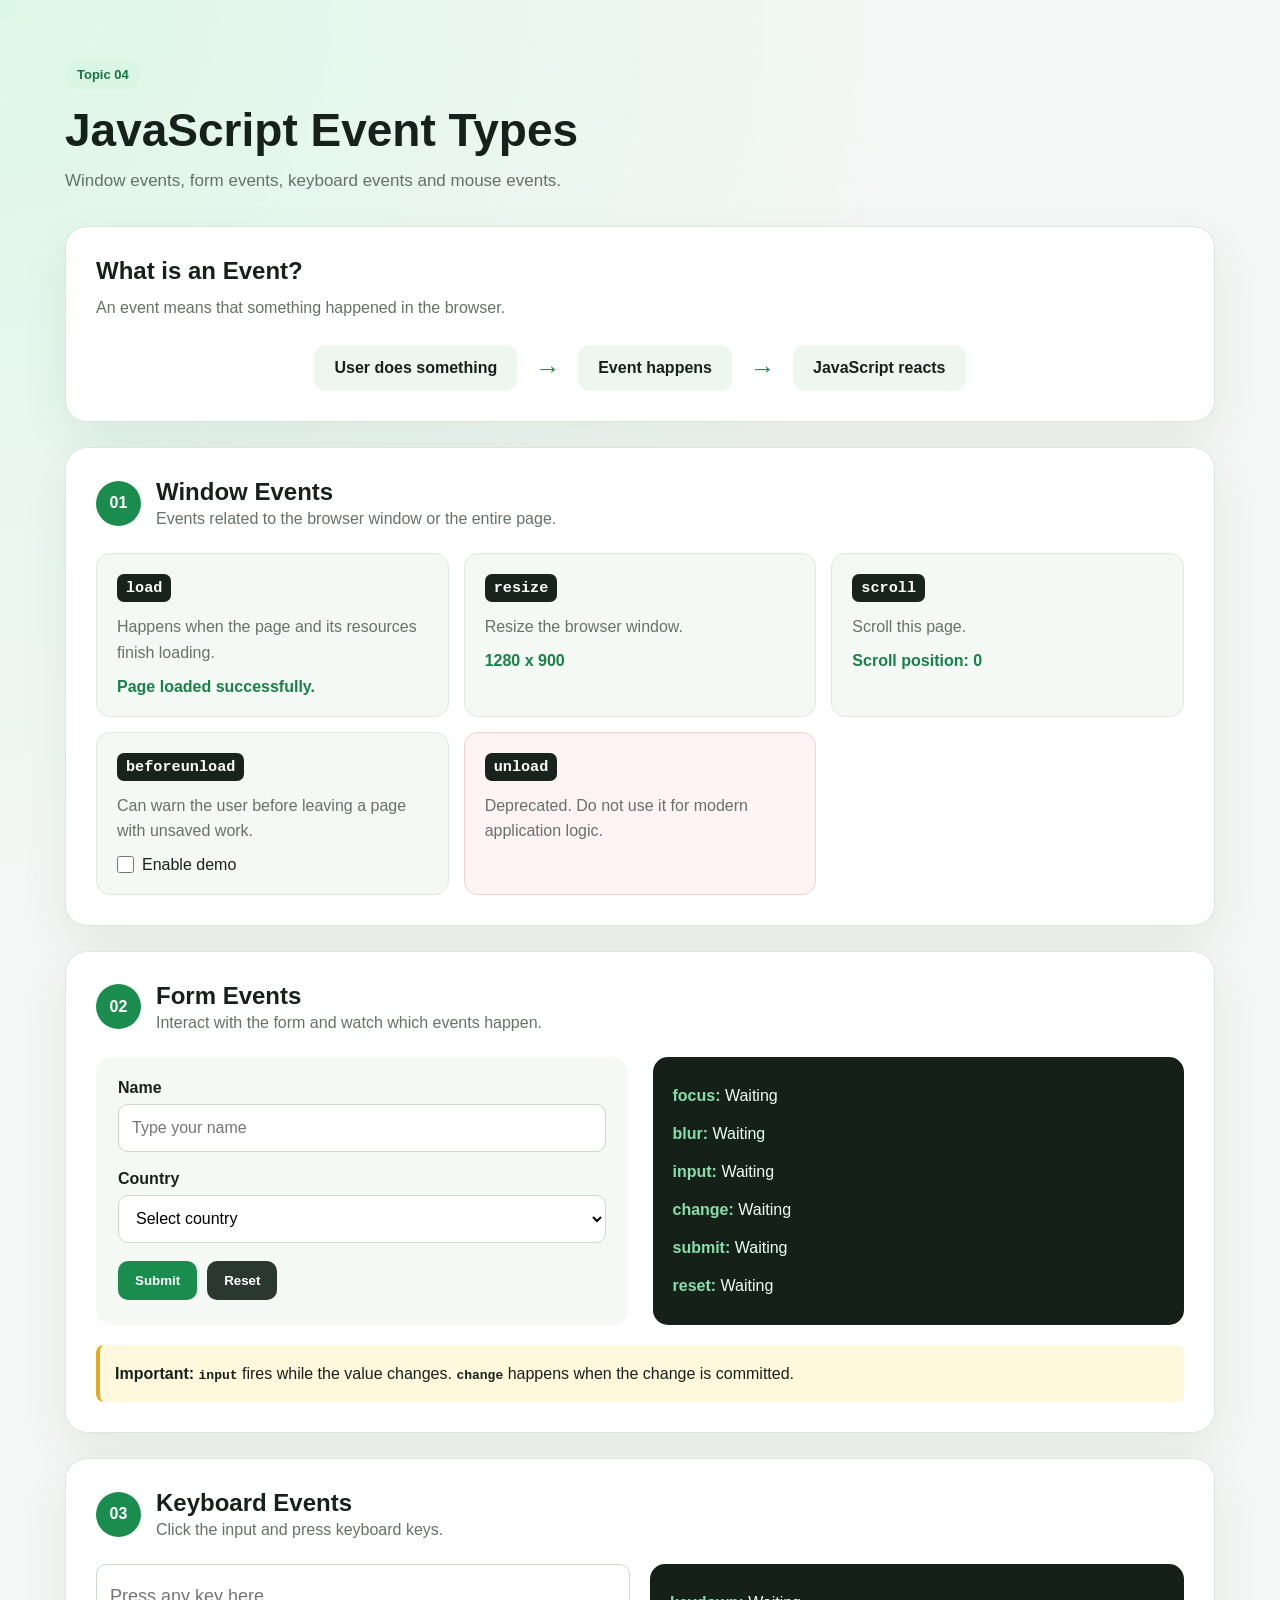
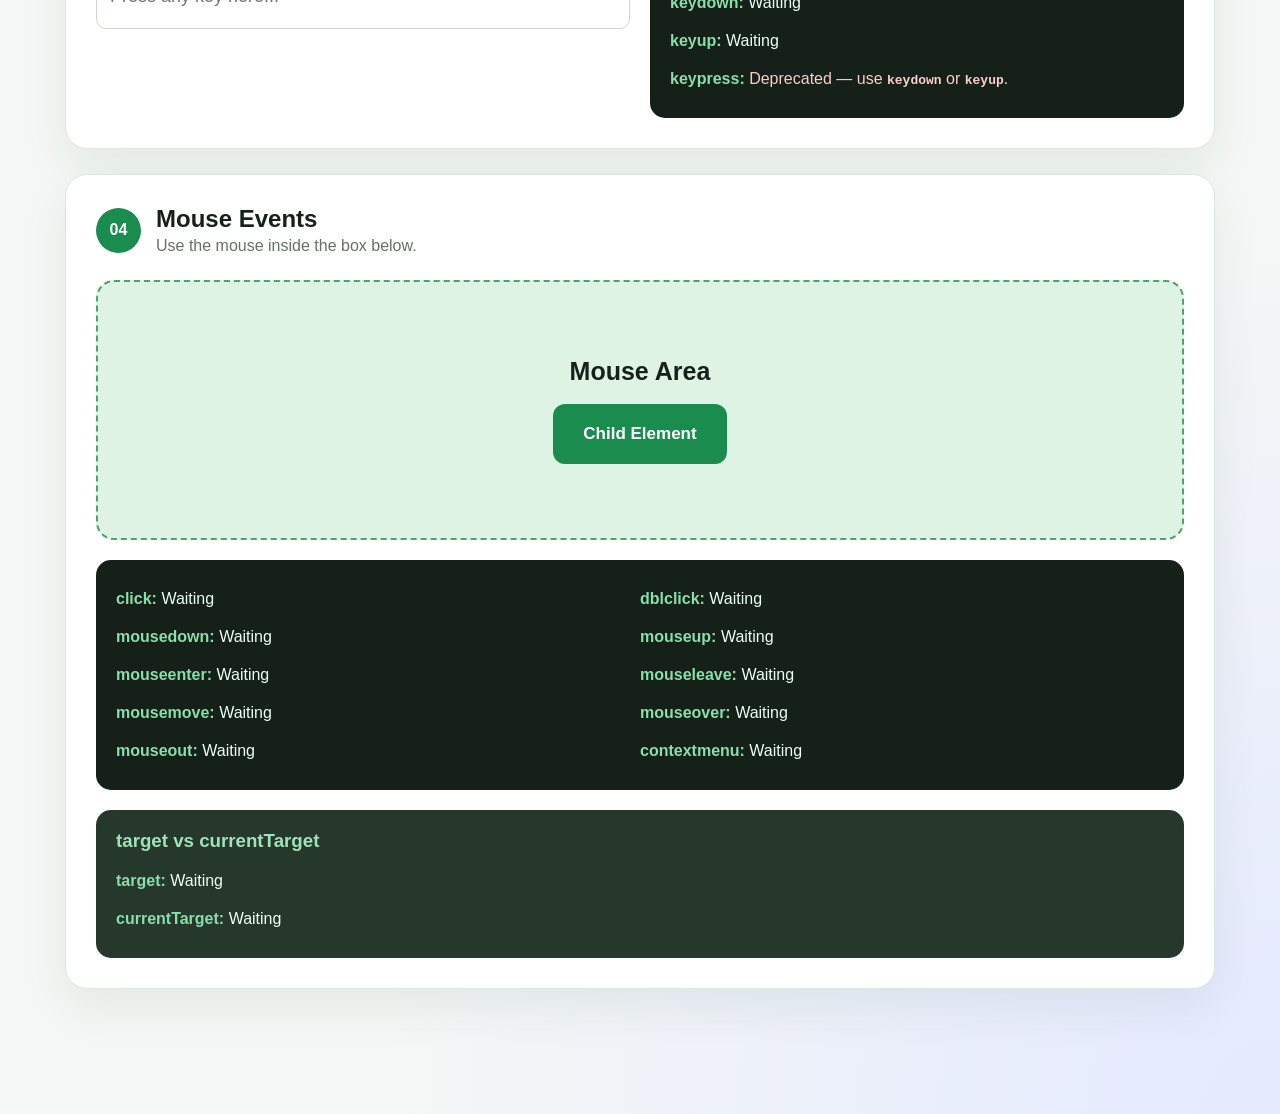
==== 04-Event-Type/index.html @ 0a320889 "some js" ====
<!doctype html>
<html lang="en">
  <head>
    <meta charset="UTF-8" />

    <meta name="viewport" content="width=device-width, initial-scale=1.0" />

    <title>JavaScript Event Types</title>

    <link rel="stylesheet" href="./style.css" />
  </head>

  <body>
    <main class="container">
      <header class="page-header">
        <span class="topic"> Topic 04 </span>

        <h1>JavaScript Event Types</h1>

        <p>Window events, form events, keyboard events and mouse events.</p>
      </header>

      <!-- ============================= -->
      <!-- EVENT IDEA -->
      <!-- ============================= -->

      <section class="intro-card">
        <h2>What is an Event?</h2>

        <p>An event means that something happened in the browser.</p>

        <div class="event-flow">
          <span>User does something</span>

          <strong>→</strong>

          <span>Event happens</span>

          <strong>→</strong>

          <span>JavaScript reacts</span>
        </div>
      </section>

      <!-- ============================= -->
      <!-- WINDOW EVENTS -->
      <!-- ============================= -->

      <section class="event-section">
        <div class="section-title">
          <span>01</span>

          <div>
            <h2>Window Events</h2>

            <p>Events related to the browser window or the entire page.</p>
          </div>
        </div>

        <div class="event-grid">
          <article class="event-card">
            <h3>load</h3>

            <p>Happens when the page and its resources finish loading.</p>

            <strong id="loadResult"> Waiting... </strong>
          </article>

          <article class="event-card">
            <h3>resize</h3>

            <p>Resize the browser window.</p>

            <strong id="resizeResult"> Resize the window. </strong>
          </article>

          <article class="event-card">
            <h3>scroll</h3>

            <p>Scroll this page.</p>

            <strong id="scrollResult"> Scroll position: 0 </strong>
          </article>

          <article class="event-card">
            <h3>beforeunload</h3>

            <p>Can warn the user before leaving a page with unsaved work.</p>

            <label class="check-row">
              <input type="checkbox" id="beforeUnloadCheckbox" />

              Enable demo
            </label>
          </article>

          <article class="event-card deprecated">
            <h3>unload</h3>

            <p>Deprecated. Do not use it for modern application logic.</p>
          </article>
        </div>
      </section>

      <!-- ============================= -->
      <!-- FORM EVENTS -->
      <!-- ============================= -->

      <section class="event-section">
        <div class="section-title">
          <span>02</span>

          <div>
            <h2>Form Events</h2>

            <p>Interact with the form and watch which events happen.</p>
          </div>
        </div>

        <div class="form-layout">
          <form id="demoForm" class="demo-form">
            <div class="form-group">
              <label for="nameInput"> Name </label>

              <input
                type="text"
                id="nameInput"
                placeholder="Type your name"
                required
              />
            </div>

            <div class="form-group">
              <label for="countrySelect"> Country </label>

              <select id="countrySelect">
                <option value="">Select country</option>

                <option value="Jordan">Jordan</option>

                <option value="Saudi Arabia">Saudi Arabia</option>

                <option value="UAE">UAE</option>
              </select>
            </div>

            <div class="button-row">
              <button type="submit">Submit</button>

              <button type="reset" class="secondary">Reset</button>
            </div>
          </form>

          <div class="event-results">
            <p>
              <strong>focus:</strong>
              <span id="focusResult">Waiting</span>
            </p>

            <p>
              <strong>blur:</strong>
              <span id="blurResult">Waiting</span>
            </p>

            <p>
              <strong>input:</strong>
              <span id="inputResult">Waiting</span>
            </p>

            <p>
              <strong>change:</strong>
              <span id="changeResult">Waiting</span>
            </p>

            <p>
              <strong>submit:</strong>
              <span id="submitResult">Waiting</span>
            </p>

            <p>
              <strong>reset:</strong>
              <span id="resetResult">Waiting</span>
            </p>
          </div>
        </div>

        <div class="important-note">
          <strong>Important:</strong>

          <code>input</code>
          fires while the value changes.

          <code>change</code>
          happens when the change is committed.
        </div>
      </section>

      <!-- ============================= -->
      <!-- KEYBOARD EVENTS -->
      <!-- ============================= -->

      <section class="event-section">
        <div class="section-title">
          <span>03</span>

          <div>
            <h2>Keyboard Events</h2>

            <p>Click the input and press keyboard keys.</p>
          </div>
        </div>

        <div class="keyboard-demo">
          <input
            type="text"
            id="keyboardInput"
            placeholder="Press any key here..."
          />

          <div class="keyboard-results">
            <p>
              <strong>keydown:</strong>

              <span id="keydownResult"> Waiting </span>
            </p>

            <p>
              <strong>keyup:</strong>

              <span id="keyupResult"> Waiting </span>
            </p>

            <p class="deprecated-text">
              <strong>keypress:</strong>

              Deprecated — use
              <code>keydown</code>
              or
              <code>keyup</code>.
            </p>
          </div>
        </div>
      </section>

      <!-- ============================= -->
      <!-- MOUSE EVENTS -->
      <!-- ============================= -->

      <section class="event-section">
        <div class="section-title">
          <span>04</span>

          <div>
            <h2>Mouse Events</h2>

            <p>Use the mouse inside the box below.</p>
          </div>
        </div>

        <div id="mouseBox" class="mouse-box">
          Mouse Area

          <span id="mouseChild"> Child Element </span>
        </div>

        <div class="mouse-results">
          <p>
            <strong>click:</strong>
            <span id="clickResult">Waiting</span>
          </p>

          <p>
            <strong>dblclick:</strong>
            <span id="dblclickResult">Waiting</span>
          </p>

          <p>
            <strong>mousedown:</strong>
            <span id="mousedownResult">Waiting</span>
          </p>

          <p>
            <strong>mouseup:</strong>
            <span id="mouseupResult">Waiting</span>
          </p>

          <p>
            <strong>mouseenter:</strong>
            <span id="mouseenterResult">Waiting</span>
          </p>

          <p>
            <strong>mouseleave:</strong>
            <span id="mouseleaveResult">Waiting</span>
          </p>

          <p>
            <strong>mousemove:</strong>
            <span id="mousemoveResult">Waiting</span>
          </p>

          <p>
            <strong>mouseover:</strong>
            <span id="mouseoverResult">Waiting</span>
          </p>

          <p>
            <strong>mouseout:</strong>
            <span id="mouseoutResult">Waiting</span>
          </p>

          <p>
            <strong>contextmenu:</strong>
            <span id="contextmenuResult">Waiting</span>
          </p>
        </div>

        <div class="target-card">
          <h3>target vs currentTarget</h3>

          <p>
            <strong>target:</strong>
            <span id="targetResult">Waiting</span>
          </p>

          <p>
            <strong>currentTarget:</strong>
            <span id="currentTargetResult">Waiting</span>
          </p>
        </div>
      </section>
    </main>

    <script src="./main.js"></script>
  </body>
</html>
---- 04-Event-Type/style.css ----
* {
  margin: 0;
  padding: 0;
  box-sizing: border-box;
}

html {
  scroll-behavior: smooth;
}

body {
  min-height: 100vh;

  font-family: Inter, Arial, Helvetica, sans-serif;

  color: #17211b;

  background:
    radial-gradient(circle at top left, #ddf7e7, transparent 30%),
    radial-gradient(circle at bottom right, #e4e9ff, transparent 30%), #f4f7f5;
}

.container {
  width: min(1150px, calc(100% - 40px));

  margin: auto;

  padding: 60px 0 100px;
}

.page-header {
  margin-bottom: 30px;
}

.topic {
  display: inline-block;

  background: #d9f6e4;

  color: #177340;

  padding: 7px 12px;

  border-radius: 100px;

  font-size: 13px;
  font-weight: 700;

  margin-bottom: 14px;
}

h1 {
  font-size: 46px;

  margin-bottom: 10px;
}

.page-header p {
  color: #647068;

  font-size: 17px;

  line-height: 1.7;
}

.intro-card,
.event-section {
  background: white;

  border: 1px solid #dbe7de;

  border-radius: 22px;

  padding: 30px;

  margin-bottom: 25px;

  box-shadow: 0 18px 50px rgba(20, 60, 35, 0.07);
}

.intro-card h2 {
  margin-bottom: 10px;
}

.intro-card > p {
  color: #667168;

  line-height: 1.6;
}

.event-flow {
  display: flex;

  align-items: center;
  justify-content: center;

  flex-wrap: wrap;

  gap: 18px;

  margin-top: 25px;
}

.event-flow span {
  padding: 14px 20px;

  border-radius: 12px;

  background: #edf7f0;

  font-weight: 700;
}

.event-flow strong {
  color: #198c4e;

  font-size: 25px;
}

.section-title {
  display: flex;

  align-items: center;

  gap: 15px;

  margin-bottom: 25px;
}

.section-title > span {
  width: 45px;
  height: 45px;

  display: grid;

  place-items: center;

  flex-shrink: 0;

  border-radius: 50%;

  background: #198c4e;

  color: white;

  font-weight: 700;
}

.section-title h2 {
  margin-bottom: 4px;
}

.section-title p {
  color: #667168;
}

.event-grid {
  display: grid;

  grid-template-columns: repeat(3, 1fr);

  gap: 15px;
}

.event-card {
  padding: 20px;

  border-radius: 14px;

  background: #f5f9f6;

  border: 1px solid #e0e9e2;
}

.event-card h3 {
  display: inline-block;

  padding: 5px 9px;

  border-radius: 7px;

  background: #17231c;

  color: white;

  font-family: monospace;

  margin-bottom: 12px;
}

.event-card p {
  color: #667168;

  line-height: 1.6;

  margin-bottom: 12px;
}

.event-card > strong {
  color: #178147;
}

.deprecated {
  background: #fff4f4;

  border-color: #f0d1d1;
}

.check-row {
  display: flex;

  align-items: center;

  gap: 8px;

  cursor: pointer;
}

.check-row input {
  width: 17px;
  height: 17px;
}

.form-layout {
  display: grid;

  grid-template-columns: 1fr 1fr;

  gap: 25px;
}

.demo-form {
  padding: 22px;

  border-radius: 16px;

  background: #f5f9f6;
}

.form-group {
  margin-bottom: 18px;
}

.form-group label {
  display: block;

  margin-bottom: 7px;

  font-weight: 700;
}

input,
select {
  width: 100%;

  height: 48px;

  border: 1.5px solid #ccd9cf;

  border-radius: 10px;

  padding: 0 13px;

  background: white;

  font: inherit;

  outline: none;
}

input:focus,
select:focus {
  border-color: #198c4e;

  box-shadow: 0 0 0 4px rgba(25, 140, 78, 0.1);
}

.button-row {
  display: flex;

  gap: 10px;
}

button {
  border: none;

  padding: 12px 17px;

  border-radius: 10px;

  background: #198c4e;

  color: white;

  font-weight: 700;

  cursor: pointer;
}

.secondary {
  background: #2a382f;
}

.event-results,
.keyboard-results,
.mouse-results,
.target-card {
  padding: 20px;

  border-radius: 15px;

  background: #152019;

  color: #ecfff2;
}

.event-results p,
.keyboard-results p,
.mouse-results p,
.target-card p {
  padding: 7px 0;

  line-height: 1.5;
}

.event-results strong,
.keyboard-results strong,
.mouse-results strong,
.target-card strong {
  color: #88dfaa;
}

.important-note {
  margin-top: 20px;

  padding: 15px;

  background: #fff8dc;

  border-left: 4px solid #e2aa24;

  border-radius: 8px;

  line-height: 1.7;
}

.important-note code,
.deprecated-text code {
  font-family: monospace;

  font-weight: 700;
}

.keyboard-demo {
  display: grid;

  grid-template-columns: 1fr 1fr;

  gap: 20px;
}

#keyboardInput {
  height: 65px;

  font-size: 18px;
}

.deprecated-text {
  color: #ffcccc;
}

.mouse-box {
  min-height: 260px;

  display: flex;

  flex-direction: column;

  align-items: center;
  justify-content: center;

  gap: 18px;

  padding: 30px;

  border-radius: 18px;

  background: #dff3e5;

  border: 2px dashed #4fa26d;

  font-size: 25px;
  font-weight: 700;

  cursor: pointer;

  user-select: none;
}

#mouseChild {
  padding: 20px 30px;

  border-radius: 12px;

  background: #198c4e;

  color: white;

  font-size: 17px;
}

.mouse-results {
  display: grid;

  grid-template-columns: repeat(2, 1fr);

  margin-top: 20px;
}

.target-card {
  margin-top: 20px;

  background: #26372c;
}

.target-card h3 {
  color: #9ee4b8;

  margin-bottom: 10px;
}

@media (max-width: 800px) {
  .event-grid {
    grid-template-columns: 1fr;
  }

  .form-layout,
  .keyboard-demo {
    grid-template-columns: 1fr;
  }

  .mouse-results {
    grid-template-columns: 1fr;
  }
}
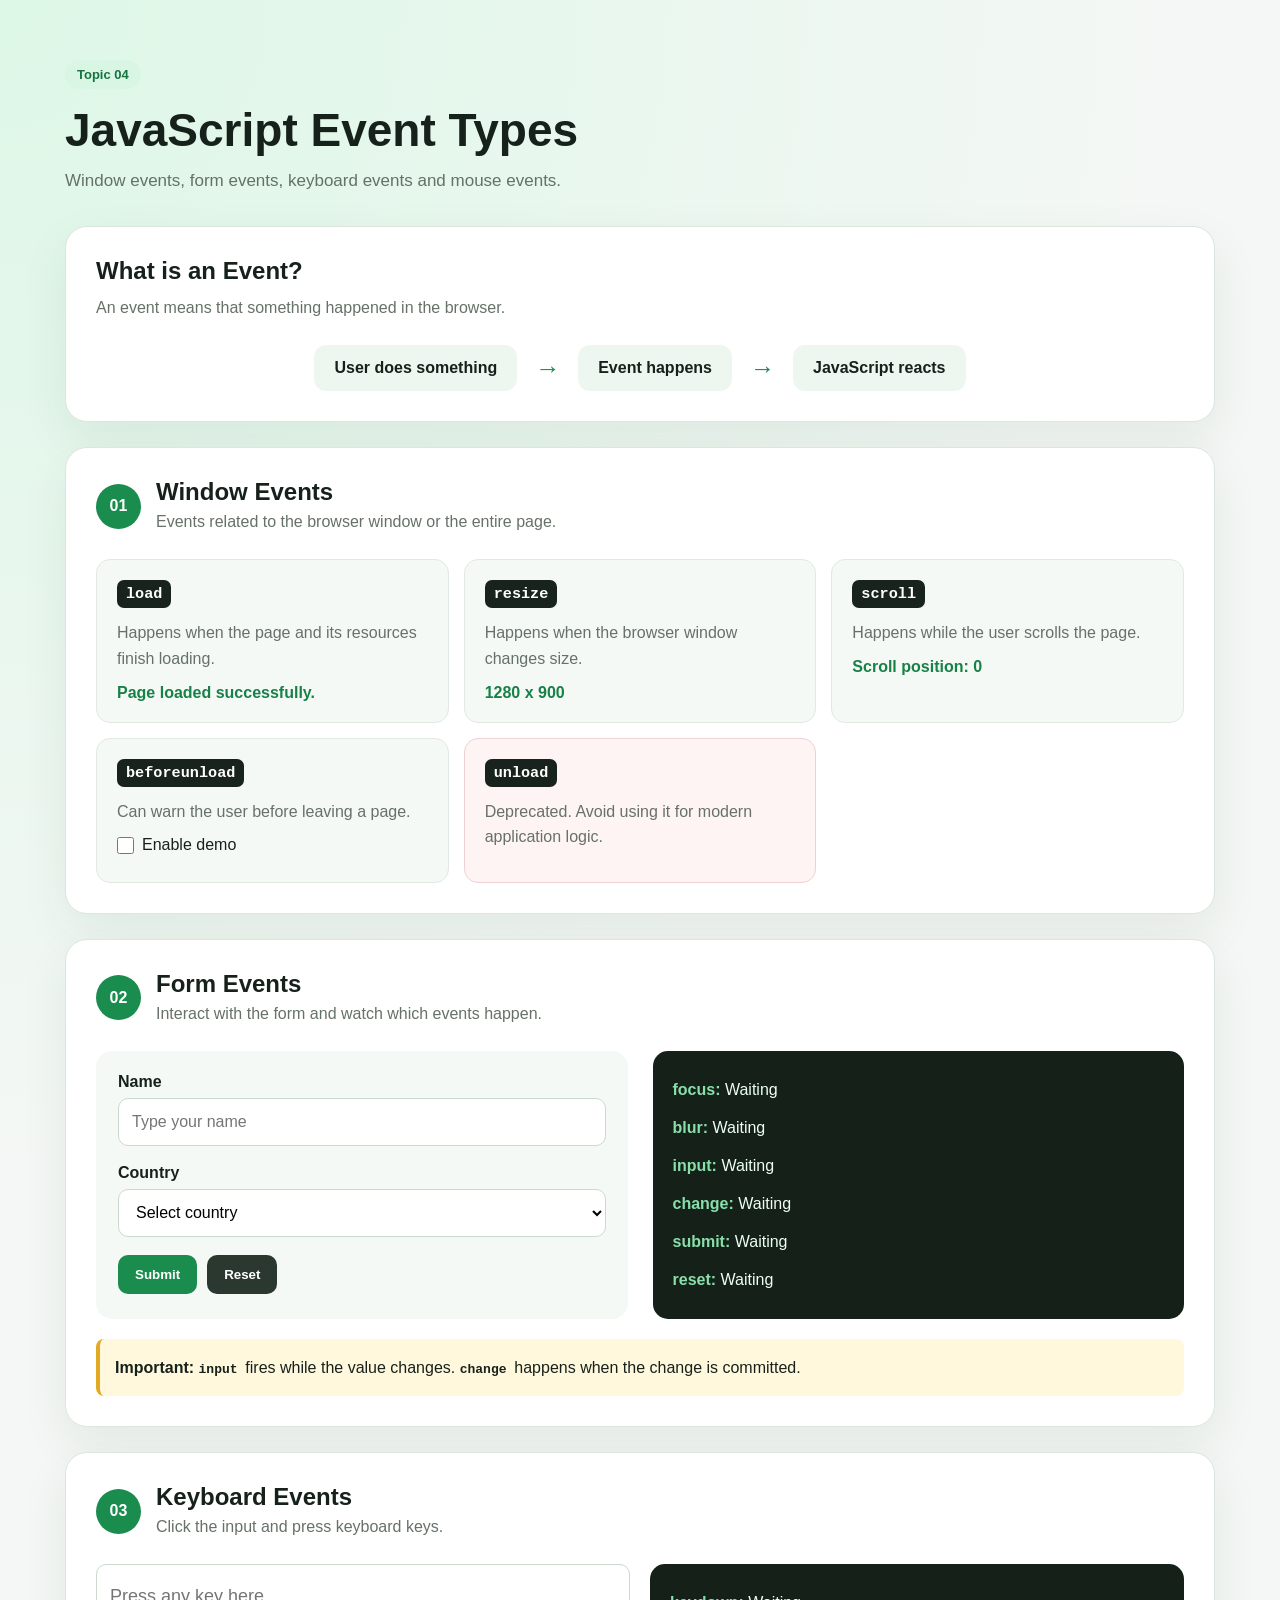
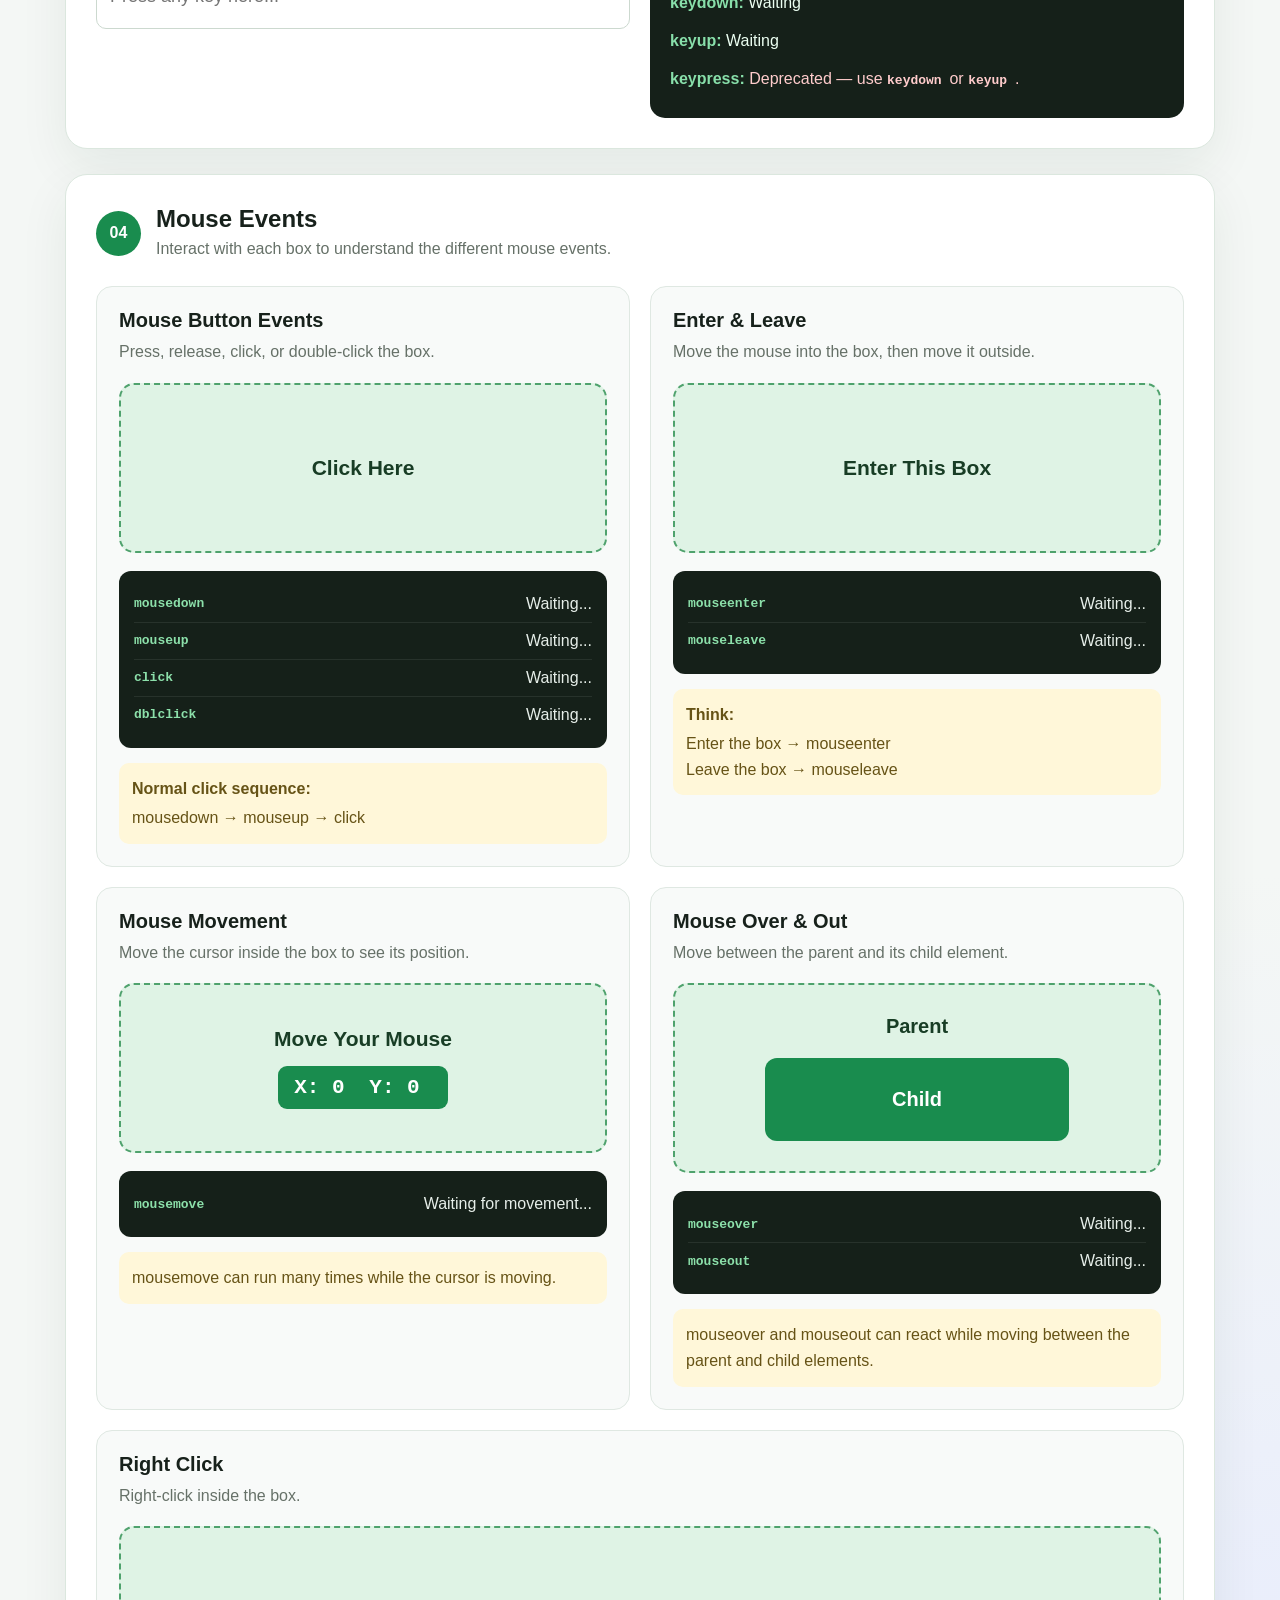
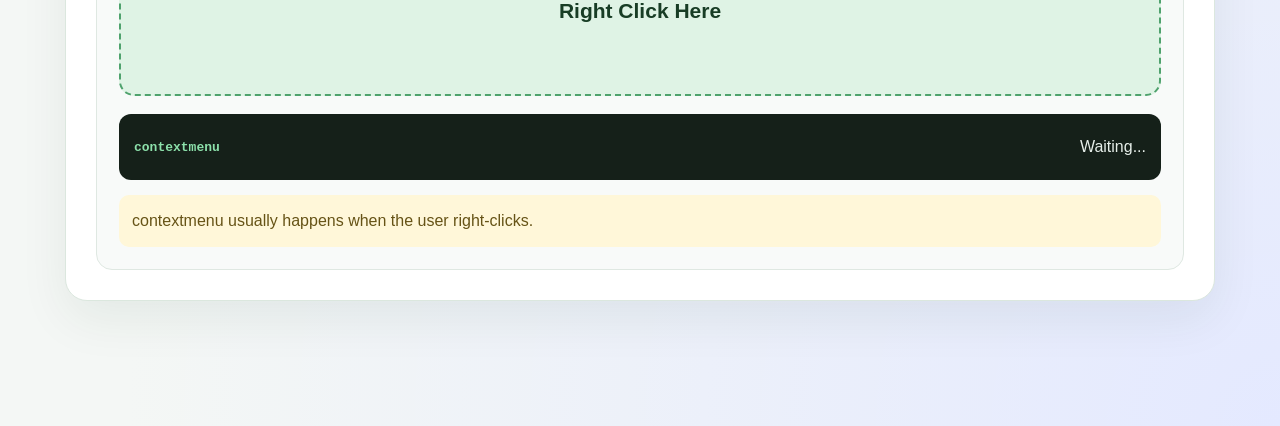
==== commit 6f73de32: "updates" ====
--- a/04-Event-Type/index.html
+++ b/04-Event-Type/index.html
@@ -12,6 +12,10 @@
 
   <body>
     <main class="container">
+      <!-- ============================= -->
+      <!-- PAGE HEADER -->
+      <!-- ============================= -->
+
       <header class="page-header">
         <span class="topic"> Topic 04 </span>
 
@@ -21,7 +25,7 @@
       </header>
 
       <!-- ============================= -->
-      <!-- EVENT IDEA -->
+      <!-- WHAT IS AN EVENT? -->
       <!-- ============================= -->
 
       <section class="intro-card">
@@ -30,25 +34,25 @@
         <p>An event means that something happened in the browser.</p>
 
         <div class="event-flow">
-          <span>User does something</span>
-
-          <strong>→</strong>
-
-          <span>Event happens</span>
-
-          <strong>→</strong>
-
-          <span>JavaScript reacts</span>
+          <span> User does something </span>
+
+          <strong> → </strong>
+
+          <span> Event happens </span>
+
+          <strong> → </strong>
+
+          <span> JavaScript reacts </span>
         </div>
       </section>
 
       <!-- ============================= -->
-      <!-- WINDOW EVENTS -->
+      <!-- 01 - WINDOW EVENTS -->
       <!-- ============================= -->
 
       <section class="event-section">
         <div class="section-title">
-          <span>01</span>
+          <span> 01 </span>
 
           <div>
             <h2>Window Events</h2>
@@ -58,6 +62,8 @@
         </div>
 
         <div class="event-grid">
+          <!-- load -->
+
           <article class="event-card">
             <h3>load</h3>
 
@@ -66,26 +72,32 @@
             <strong id="loadResult"> Waiting... </strong>
           </article>
 
+          <!-- resize -->
+
           <article class="event-card">
             <h3>resize</h3>
 
-            <p>Resize the browser window.</p>
+            <p>Happens when the browser window changes size.</p>
 
             <strong id="resizeResult"> Resize the window. </strong>
           </article>
 
+          <!-- scroll -->
+
           <article class="event-card">
             <h3>scroll</h3>
 
-            <p>Scroll this page.</p>
+            <p>Happens while the user scrolls the page.</p>
 
             <strong id="scrollResult"> Scroll position: 0 </strong>
           </article>
 
+          <!-- beforeunload -->
+
           <article class="event-card">
             <h3>beforeunload</h3>
 
-            <p>Can warn the user before leaving a page with unsaved work.</p>
+            <p>Can warn the user before leaving a page.</p>
 
             <label class="check-row">
               <input type="checkbox" id="beforeUnloadCheckbox" />
@@ -94,21 +106,23 @@
             </label>
           </article>
 
+          <!-- unload -->
+
           <article class="event-card deprecated">
             <h3>unload</h3>
 
-            <p>Deprecated. Do not use it for modern application logic.</p>
+            <p>Deprecated. Avoid using it for modern application logic.</p>
           </article>
         </div>
       </section>
 
       <!-- ============================= -->
-      <!-- FORM EVENTS -->
+      <!-- 02 - FORM EVENTS -->
       <!-- ============================= -->
 
       <section class="event-section">
         <div class="section-title">
-          <span>02</span>
+          <span> 02 </span>
 
           <div>
             <h2>Form Events</h2>
@@ -118,6 +132,8 @@
         </div>
 
         <div class="form-layout">
+          <!-- FORM -->
+
           <form id="demoForm" class="demo-form">
             <div class="form-group">
               <label for="nameInput"> Name </label>
@@ -151,57 +167,67 @@
             </div>
           </form>
 
+          <!-- RESULTS -->
+
           <div class="event-results">
             <p>
-              <strong>focus:</strong>
-              <span id="focusResult">Waiting</span>
-            </p>
-
-            <p>
-              <strong>blur:</strong>
-              <span id="blurResult">Waiting</span>
-            </p>
-
-            <p>
-              <strong>input:</strong>
-              <span id="inputResult">Waiting</span>
-            </p>
-
-            <p>
-              <strong>change:</strong>
-              <span id="changeResult">Waiting</span>
-            </p>
-
-            <p>
-              <strong>submit:</strong>
-              <span id="submitResult">Waiting</span>
-            </p>
-
-            <p>
-              <strong>reset:</strong>
-              <span id="resetResult">Waiting</span>
+              <strong> focus: </strong>
+
+              <span id="focusResult"> Waiting </span>
+            </p>
+
+            <p>
+              <strong> blur: </strong>
+
+              <span id="blurResult"> Waiting </span>
+            </p>
+
+            <p>
+              <strong> input: </strong>
+
+              <span id="inputResult"> Waiting </span>
+            </p>
+
+            <p>
+              <strong> change: </strong>
+
+              <span id="changeResult"> Waiting </span>
+            </p>
+
+            <p>
+              <strong> submit: </strong>
+
+              <span id="submitResult"> Waiting </span>
+            </p>
+
+            <p>
+              <strong> reset: </strong>
+
+              <span id="resetResult"> Waiting </span>
             </p>
           </div>
         </div>
 
         <div class="important-note">
-          <strong>Important:</strong>
-
-          <code>input</code>
+          <strong> Important: </strong>
+
+          <code> input </code>
+
           fires while the value changes.
 
-          <code>change</code>
+          <code> change </code>
+
           happens when the change is committed.
         </div>
       </section>
 
       <!-- ============================= -->
-      <!-- KEYBOARD EVENTS -->
+      <!-- 03 - KEYBOARD EVENTS -->
       <!-- ============================= -->
 
       <section class="event-section">
         <div class="section-title">
-          <span>03</span>
+          <span> 03 </span>
 
           <div>
             <h2>Keyboard Events</h2>
@@ -219,114 +245,238 @@
 
           <div class="keyboard-results">
             <p>
-              <strong>keydown:</strong>
+              <strong> keydown: </strong>
 
               <span id="keydownResult"> Waiting </span>
             </p>
 
             <p>
-              <strong>keyup:</strong>
+              <strong> keyup: </strong>
 
               <span id="keyupResult"> Waiting </span>
             </p>
 
             <p class="deprecated-text">
-              <strong>keypress:</strong>
+              <strong> keypress: </strong>
 
               Deprecated — use
-              <code>keydown</code>
+
+              <code> keydown </code>
+
               or
-              <code>keyup</code>.
+
+              <code> keyup </code>.
             </p>
           </div>
         </div>
       </section>
 
       <!-- ============================= -->
-      <!-- MOUSE EVENTS -->
+      <!-- 04 - MOUSE EVENTS -->
       <!-- ============================= -->
 
       <section class="event-section">
         <div class="section-title">
-          <span>04</span>
+          <span> 04 </span>
 
           <div>
             <h2>Mouse Events</h2>
 
-            <p>Use the mouse inside the box below.</p>
-          </div>
-        </div>
-
-        <div id="mouseBox" class="mouse-box">
-          Mouse Area
-
-          <span id="mouseChild"> Child Element </span>
-        </div>
-
-        <div class="mouse-results">
-          <p>
-            <strong>click:</strong>
-            <span id="clickResult">Waiting</span>
-          </p>
-
-          <p>
-            <strong>dblclick:</strong>
-            <span id="dblclickResult">Waiting</span>
-          </p>
-
-          <p>
-            <strong>mousedown:</strong>
-            <span id="mousedownResult">Waiting</span>
-          </p>
-
-          <p>
-            <strong>mouseup:</strong>
-            <span id="mouseupResult">Waiting</span>
-          </p>
-
-          <p>
-            <strong>mouseenter:</strong>
-            <span id="mouseenterResult">Waiting</span>
-          </p>
-
-          <p>
-            <strong>mouseleave:</strong>
-            <span id="mouseleaveResult">Waiting</span>
-          </p>
-
-          <p>
-            <strong>mousemove:</strong>
-            <span id="mousemoveResult">Waiting</span>
-          </p>
-
-          <p>
-            <strong>mouseover:</strong>
-            <span id="mouseoverResult">Waiting</span>
-          </p>
-
-          <p>
-            <strong>mouseout:</strong>
-            <span id="mouseoutResult">Waiting</span>
-          </p>
-
-          <p>
-            <strong>contextmenu:</strong>
-            <span id="contextmenuResult">Waiting</span>
-          </p>
-        </div>
-
-        <div class="target-card">
-          <h3>target vs currentTarget</h3>
-
-          <p>
-            <strong>target:</strong>
-            <span id="targetResult">Waiting</span>
-          </p>
-
-          <p>
-            <strong>currentTarget:</strong>
-            <span id="currentTargetResult">Waiting</span>
-          </p>
+            <p>
+              Interact with each box to understand the different mouse events.
+            </p>
+          </div>
+        </div>
+
+        <div class="mouse-demo-grid">
+          <!-- ============================= -->
+          <!-- MOUSE BUTTON EVENTS -->
+          <!-- ============================= -->
+
+          <div class="mouse-demo-card">
+            <div class="mouse-demo-header">
+              <h3>Mouse Button Events</h3>
+
+              <p>Press, release, click, or double-click the box.</p>
+            </div>
+
+            <div id="clickBox" class="mouse-demo-box">Click Here</div>
+
+            <div class="mouse-event-list">
+              <p>
+                <code> mousedown </code>
+
+                <span id="mousedownResult"> Waiting... </span>
+              </p>
+
+              <p>
+                <code> mouseup </code>
+
+                <span id="mouseupResult"> Waiting... </span>
+              </p>
+
+              <p>
+                <code> click </code>
+
+                <span id="clickResult"> Waiting... </span>
+              </p>
+
+              <p>
+                <code> dblclick </code>
+
+                <span id="dblclickResult"> Waiting... </span>
+              </p>
+            </div>
+
+            <div class="mouse-note">
+              <strong> Normal click sequence: </strong>
+
+              <span> mousedown → mouseup → click </span>
+            </div>
+          </div>
+
+          <!-- ============================= -->
+          <!-- MOUSE ENTER / LEAVE -->
+          <!-- ============================= -->
+
+          <div class="mouse-demo-card">
+            <div class="mouse-demo-header">
+              <h3>Enter & Leave</h3>
+
+              <p>Move the mouse into the box, then move it outside.</p>
+            </div>
+
+            <div id="enterBox" class="mouse-demo-box">Enter This Box</div>
+
+            <div class="mouse-event-list">
+              <p>
+                <code> mouseenter </code>
+
+                <span id="mouseenterResult"> Waiting... </span>
+              </p>
+
+              <p>
+                <code> mouseleave </code>
+
+                <span id="mouseleaveResult"> Waiting... </span>
+              </p>
+            </div>
+
+            <div class="mouse-note">
+              <strong> Think: </strong>
+
+              <span> Enter the box → mouseenter </span>
+
+              <span> Leave the box → mouseleave </span>
+            </div>
+          </div>
+
+          <!-- ============================= -->
+          <!-- MOUSE MOVE -->
+          <!-- ============================= -->
+
+          <div class="mouse-demo-card">
+            <div class="mouse-demo-header">
+              <h3>Mouse Movement</h3>
+
+              <p>Move the cursor inside the box to see its position.</p>
+            </div>
+
+            <div id="moveBox" class="mouse-demo-box move-box">
+              <span> Move Your Mouse </span>
+
+              <div class="coordinates">
+                X:
+
+                <strong id="mouseX"> 0 </strong>
+
+                Y:
+
+                <strong id="mouseY"> 0 </strong>
+              </div>
+            </div>
+
+            <div class="mouse-event-list">
+              <p>
+                <code> mousemove </code>
+
+                <span id="mousemoveResult"> Waiting for movement... </span>
+              </p>
+            </div>
+
+            <div class="mouse-note">
+              <span>
+                mousemove can run many times while the cursor is moving.
+              </span>
+            </div>
+          </div>
+
+          <!-- ============================= -->
+          <!-- MOUSEOVER / MOUSEOUT -->
+          <!-- ============================= -->
+
+          <div class="mouse-demo-card">
+            <div class="mouse-demo-header">
+              <h3>Mouse Over & Out</h3>
+
+              <p>Move between the parent and its child element.</p>
+            </div>
+
+            <div id="overBox" class="over-box">
+              Parent
+
+              <div id="childBox" class="child-box">Child</div>
+            </div>
+
+            <div class="mouse-event-list">
+              <p>
+                <code> mouseover </code>
+
+                <span id="mouseoverResult"> Waiting... </span>
+              </p>
+
+              <p>
+                <code> mouseout </code>
+
+                <span id="mouseoutResult"> Waiting... </span>
+              </p>
+            </div>
+
+            <div class="mouse-note">
+              <span>
+                mouseover and mouseout can react while moving between the parent
+                and child elements.
+              </span>
+            </div>
+          </div>
+
+          <!-- ============================= -->
+          <!-- CONTEXT MENU -->
+          <!-- ============================= -->
+
+          <div class="mouse-demo-card context-card">
+            <div class="mouse-demo-header">
+              <h3>Right Click</h3>
+
+              <p>Right-click inside the box.</p>
+            </div>
+
+            <div id="contextBox" class="mouse-demo-box">Right Click Here</div>
+
+            <div class="mouse-event-list">
+              <p>
+                <code> contextmenu </code>
+
+                <span id="contextmenuResult"> Waiting... </span>
+              </p>
+            </div>
+
+            <div class="mouse-note">
+              <span>
+                contextmenu usually happens when the user right-clicks.
+              </span>
+            </div>
+          </div>
         </div>
       </section>
     </main>
--- a/04-Event-Type/style.css
+++ b/04-Event-Type/style.css
@@ -1,3 +1,7 @@
+/* ================================
+   RESET
+================================ */
+
 * {
   margin: 0;
   padding: 0;
@@ -20,6 +24,10 @@
     radial-gradient(circle at bottom right, #e4e9ff, transparent 30%), #f4f7f5;
 }
 
+/* ================================
+   MAIN CONTAINER
+================================ */
+
 .container {
   width: min(1150px, calc(100% - 40px));
 
@@ -28,6 +36,10 @@
   padding: 60px 0 100px;
 }
 
+/* ================================
+   HEADER
+================================ */
+
 .page-header {
   margin-bottom: 30px;
 }
@@ -62,6 +74,10 @@
 
   line-height: 1.7;
 }
+
+/* ================================
+   COMMON SECTIONS
+================================ */
 
 .intro-card,
 .event-section {
@@ -78,6 +94,10 @@
   box-shadow: 0 18px 50px rgba(20, 60, 35, 0.07);
 }
 
+/* ================================
+   EVENT INTRO
+================================ */
+
 .intro-card h2 {
   margin-bottom: 10px;
 }
@@ -116,6 +136,10 @@
 
   font-size: 25px;
 }
+
+/* ================================
+   SECTION TITLE
+================================ */
 
 .section-title {
   display: flex;
@@ -152,7 +176,13 @@
 
 .section-title p {
   color: #667168;
-}
+
+  line-height: 1.5;
+}
+
+/* ================================
+   WINDOW EVENTS
+================================ */
 
 .event-grid {
   display: grid;
@@ -221,6 +251,10 @@
   height: 17px;
 }
 
+/* ================================
+   FORM EVENTS
+================================ */
+
 .form-layout {
   display: grid;
 
@@ -297,14 +331,20 @@
   cursor: pointer;
 }
 
+button:hover {
+  opacity: 0.9;
+}
+
 .secondary {
   background: #2a382f;
 }
 
+/* ================================
+   RESULTS
+================================ */
+
 .event-results,
-.keyboard-results,
-.mouse-results,
-.target-card {
+.keyboard-results {
   padding: 20px;
 
   border-radius: 15px;
@@ -315,18 +355,14 @@
 }
 
 .event-results p,
-.keyboard-results p,
-.mouse-results p,
-.target-card p {
+.keyboard-results p {
   padding: 7px 0;
 
   line-height: 1.5;
 }
 
 .event-results strong,
-.keyboard-results strong,
-.mouse-results strong,
-.target-card strong {
+.keyboard-results strong {
   color: #88dfaa;
 }
 
@@ -351,6 +387,10 @@
   font-weight: 700;
 }
 
+/* ================================
+   KEYBOARD EVENTS
+================================ */
+
 .keyboard-demo {
   display: grid;
 
@@ -369,8 +409,48 @@
   color: #ffcccc;
 }
 
-.mouse-box {
-  min-height: 260px;
+/* ================================
+   MOUSE EVENTS
+================================ */
+
+.mouse-demo-grid {
+  display: grid;
+
+  grid-template-columns: repeat(2, 1fr);
+
+  gap: 20px;
+}
+
+.mouse-demo-card {
+  padding: 22px;
+
+  border: 1px solid #dfe8e2;
+
+  border-radius: 16px;
+
+  background: #f8faf9;
+}
+
+.mouse-demo-header {
+  margin-bottom: 18px;
+}
+
+.mouse-demo-header h3 {
+  margin-bottom: 7px;
+
+  font-size: 20px;
+}
+
+.mouse-demo-header p {
+  color: #667168;
+
+  line-height: 1.6;
+}
+
+/* Interactive mouse box */
+
+.mouse-demo-box {
+  min-height: 170px;
 
   display: flex;
 
@@ -379,67 +459,209 @@
   align-items: center;
   justify-content: center;
 
-  gap: 18px;
+  gap: 15px;
+
+  padding: 25px;
+
+  border: 2px dashed #4fa26d;
+
+  border-radius: 15px;
+
+  background: #dff3e5;
+
+  color: #183d25;
+
+  font-size: 21px;
+  font-weight: 700;
+
+  cursor: pointer;
+
+  user-select: none;
+
+  transition:
+    background-color 0.2s ease,
+    transform 0.2s ease,
+    border-color 0.2s ease;
+}
+
+.mouse-demo-box:hover {
+  border-color: #198c4e;
+}
+
+/* Mouse result list */
+
+.mouse-event-list {
+  margin-top: 18px;
+
+  padding: 15px;
+
+  border-radius: 12px;
+
+  background: #152019;
+
+  color: white;
+}
+
+.mouse-event-list p {
+  display: flex;
+
+  justify-content: space-between;
+
+  align-items: center;
+
+  gap: 20px;
+
+  padding: 9px 0;
+
+  border-bottom: 1px solid rgba(255, 255, 255, 0.08);
+}
+
+.mouse-event-list p:last-child {
+  border-bottom: none;
+}
+
+.mouse-event-list code {
+  color: #8ce0aa;
+
+  font-weight: 700;
+}
+
+.mouse-event-list span {
+  color: #e6eee9;
+
+  text-align: right;
+}
+
+/* Mouse explanation */
+
+.mouse-note {
+  margin-top: 15px;
+
+  padding: 13px;
+
+  border-radius: 10px;
+
+  background: #fff7d9;
+
+  color: #665316;
+
+  line-height: 1.6;
+}
+
+.mouse-note strong {
+  display: block;
+
+  margin-bottom: 4px;
+}
+
+.mouse-note span {
+  display: block;
+}
+
+/* Mouse movement */
+
+.move-box {
+  cursor: crosshair;
+}
+
+.coordinates {
+  padding: 10px 16px;
+
+  border-radius: 9px;
+
+  background: #198c4e;
+
+  color: white;
+
+  font-family: monospace;
+}
+
+.coordinates strong {
+  margin-right: 12px;
+}
+
+/* mouseover / mouseout demo */
+
+.over-box {
+  min-height: 190px;
+
+  display: flex;
+
+  flex-direction: column;
+
+  align-items: center;
+  justify-content: center;
+
+  gap: 20px;
+
+  padding: 25px;
+
+  border: 2px dashed #4fa26d;
+
+  border-radius: 15px;
+
+  background: #dff3e5;
+
+  color: #183d25;
+
+  font-size: 20px;
+  font-weight: 700;
+}
+
+.child-box {
+  width: 70%;
 
   padding: 30px;
 
-  border-radius: 18px;
-
-  background: #dff3e5;
-
-  border: 2px dashed #4fa26d;
-
-  font-size: 25px;
-  font-weight: 700;
-
-  cursor: pointer;
-
-  user-select: none;
-}
-
-#mouseChild {
-  padding: 20px 30px;
-
   border-radius: 12px;
 
   background: #198c4e;
 
   color: white;
 
-  font-size: 17px;
-}
-
-.mouse-results {
-  display: grid;
-
-  grid-template-columns: repeat(2, 1fr);
-
-  margin-top: 20px;
-}
-
-.target-card {
-  margin-top: 20px;
-
-  background: #26372c;
-}
-
-.target-card h3 {
-  color: #9ee4b8;
-
-  margin-bottom: 10px;
-}
+  text-align: center;
+}
+
+/* Right click card */
+
+.context-card {
+  grid-column: 1 / -1;
+}
+
+/* ================================
+   RESPONSIVE
+================================ */
 
 @media (max-width: 800px) {
   .event-grid {
     grid-template-columns: 1fr;
   }
 
-  .form-layout,
+  .form-layout {
+    grid-template-columns: 1fr;
+  }
+
   .keyboard-demo {
     grid-template-columns: 1fr;
   }
 
-  .mouse-results {
+  .mouse-demo-grid {
     grid-template-columns: 1fr;
   }
-}
+
+  .context-card {
+    grid-column: auto;
+  }
+
+  .mouse-event-list p {
+    flex-direction: column;
+
+    align-items: flex-start;
+
+    gap: 5px;
+  }
+
+  .mouse-event-list span {
+    text-align: left;
+  }
+}
